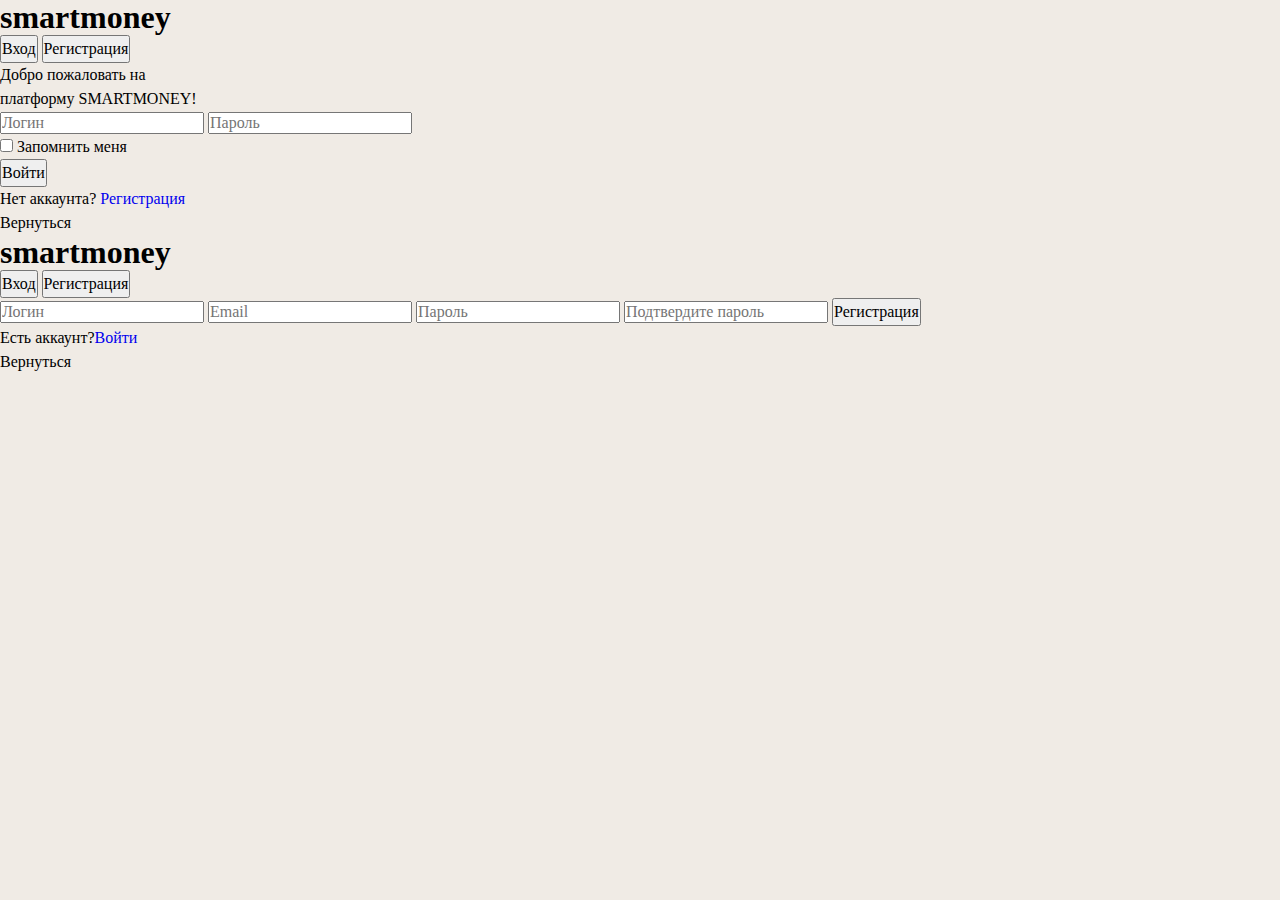
==== src/main/resources/templates/login.html @ e7c02c2e "Реализовал регистрацию и авторизацию пользователя" ====
<!DOCTYPE html>
<html lang="ru">
<head>
    <meta charset="UTF-8">
    <meta name="viewport" content="width=device-width, initial-scale=1.0">
    <link href="../static/css/reset.css" rel="stylesheet" th:href="@{/css/reset.css}">
    <link href="../static/css/style.css" rel="stylesheet" th:href="@{/css/style.css}">
    <script src="https://ajax.googleapis.com/ajax/libs/jquery/2.2.0/jquery.min.js"></script>
    <title>Авторизация</title>
</head>
<body>
    <div class="auth login-form">
        <h1 class="auth-page__bg-text">smartmoney</h1>
        <form class="auth-page" method="post" role="form" th:action="@{/authenticate}">
            <div class="auth-page__btns">
                <button type="button" class="auth-page__login login-form__login__btn active-login-btn">Вход</button>
                <button type="button" class="auth-page__registration login-form__reg__btn">Регистрация</button>
            </div>

            <p class="auth-page__text">Добро пожаловать на<br> платформу SMARTMONEY!</p>

            <label for="username">
                <input type="text"
                       id="username"
                       name="username"
                       placeholder="Логин"
                       class="input input-login">
            </label>

            <label for="password">
                <input type="password"
                       id="password"
                       name="password"
                       placeholder="Пароль"
                       class="input input-password">
            </label>

            <div>
                <input type="checkbox" class="custom-checkbox" id="checkbox" name="checkbox" value="yes">
                <label for="checkbox" class="remember">Запомнить меня</label>
            </div>

            <button type="submit" class="main-login-btn">Войти</button>
            <p class="no-acc">Нет аккаунта? <a href="#" class="no-acc__register">Регистрация</a></p>
            <a th:href="@{/}">Вернуться</a>
        </form>
    </div>
    <div class="auth reg-form hidden">
        <h1 class="auth-page__bg-text reg-page__bg-text">smartmoney</h1>
        <form class="auth-page" method="post" role="form" th:action="@{/authenticate/register}" th:object="${user}">
            <div class="auth-page__btns">
                <button type="button" class="auth-page__login reg-form__login-btn">Вход</button>
                <button type="button" class="auth-page__registration reg-form__reg-btn active-login-btn">Регистрация</button>
            </div>

            <label for="reg-username">
                <input id="reg-username"
                       name="reg-username"
                       type="text"
                       placeholder="Логин"
                       th:field="*{username}"
                       class="input input-login">
            </label>

            <label for="email">
                <input id="email"
                       name="email"
                       type="email"
                       placeholder="Email"
                       th:field="*{email}"
                       class="input input-email">
            </label>

            <label for="reg-password">
                <input id="reg-password"
                       name="reg-password"
                       type="password"
                       placeholder="Пароль"
                       th:field="*{password}"
                       class="input input-password">
            </label>

            <label for="confirmPassword">
                <input id="confirmPassword"
                       name="confirmPassword"
                       type="password"
                       placeholder="Подтвердите пароль"
                       th:field="*{confirmPassword}"
                       class="input input-password">
            </label>

            <button type="submit" class="main-login-btn main-reg-btn">Регистрация</button>
            <p class="no-acc">Есть аккаунт?<a href="#" class="no-acc__register no-acc-login">Войти</a></p>
            <a th:href="@{/}">Вернуться</a>
        </form>
    </div>

    <script src="../static/js/script.js" th:href="@{/js/script.js}"></script>

</body>
</html>
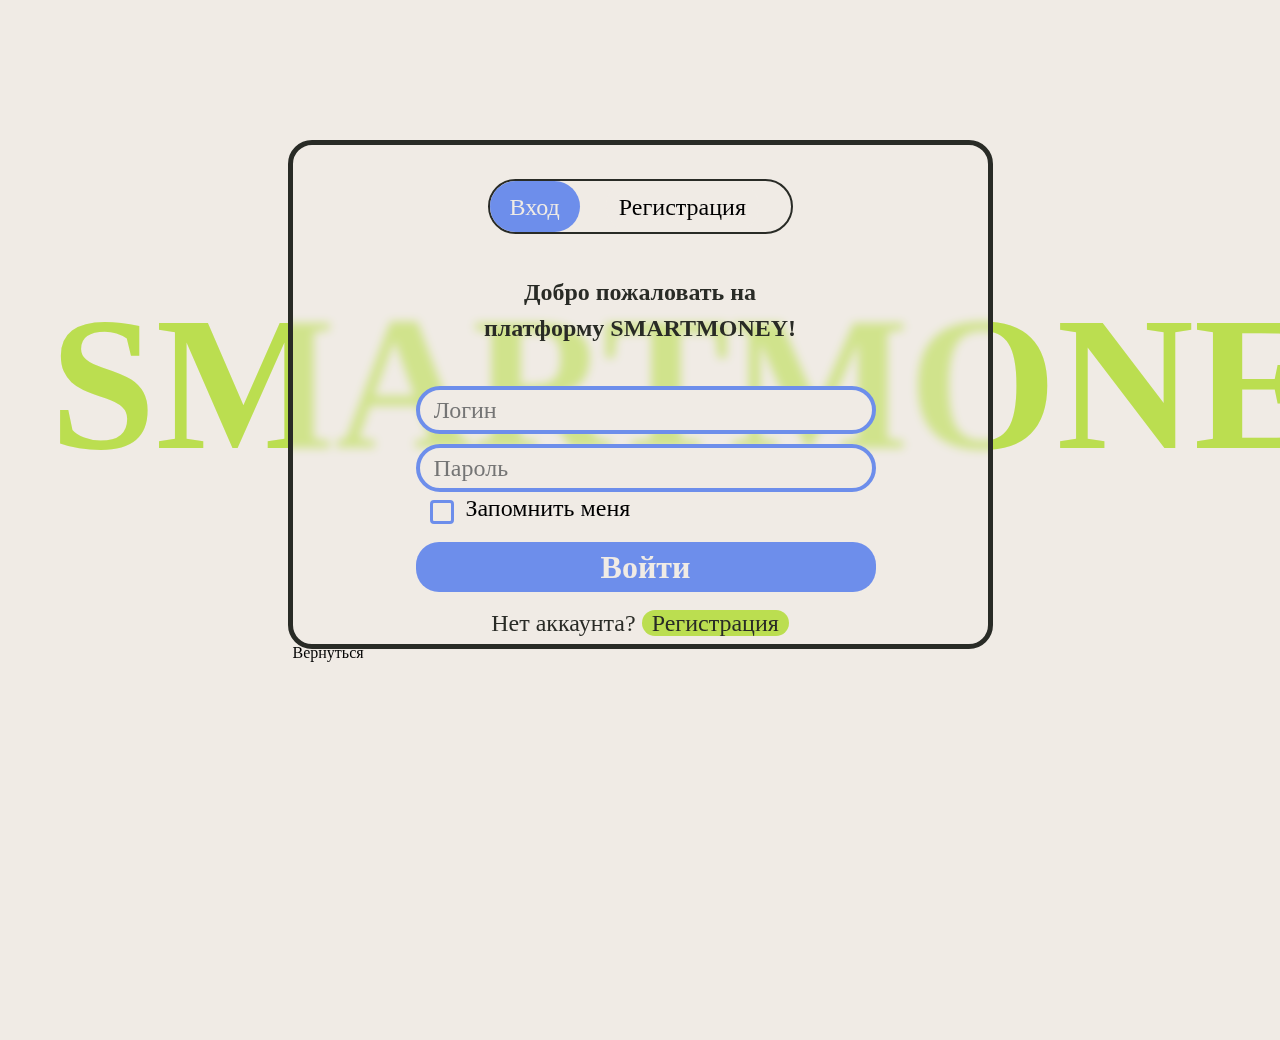
==== commit 3b7fee23: "Доработал фронт, чтобы все функционировало" ====
--- a/src/main/resources/templates/login.html
+++ b/src/main/resources/templates/login.html
@@ -7,6 +7,590 @@
     <link href="../static/css/style.css" rel="stylesheet" th:href="@{/css/style.css}">
     <script src="https://ajax.googleapis.com/ajax/libs/jquery/2.2.0/jquery.min.js"></script>
     <title>Авторизация</title>
+
+    <style>
+        @font-face {
+            font-family: 'Cygre-SemiBold';
+            src: url('../fonts/cygre-semibold/cygre-semibold.eot'); /* IE 9 Compatibility Mode */
+            src: url('../fonts/cygre-semibold/cygre-semibold.eot?#iefix') format('embedded-opentype'), /* IE < 9 */
+            url('../fonts/cygre-semibold/cygre-semibold.woff2') format('woff2'), /* Super Modern Browsers */
+            url('../fonts/cygre-semibold/cygre-semibold.woff') format('woff'), /* Firefox >= 3.6, any other modern browser */
+            url('../fonts/cygre-semibold/cygre-semibold.ttf') format('truetype'), /* Safari, Android, iOS */
+            url('../fonts/cygre-semibold/cygre-semibold.svg#cygre-semibold') format('svg'); /* Chrome < 4, Legacy iOS */
+        }
+
+        @font-face {
+            font-family: 'Cygre-Black';
+            src: url('../fonts/cygre-black/cygre-black.eot'); /* IE 9 Compatibility Mode */
+            src: url('../fonts/cygre-black/cygre-black.eot?#iefix') format('embedded-opentype'), /* IE < 9 */
+            url('../fonts/cygre-black/cygre-black.woff2') format('woff2'), /* Super Modern Browsers */
+            url('../fonts/cygre-black/cygre-black.woff') format('woff'), /* Firefox >= 3.6, any other modern browser */
+            url('../fonts/cygre-black/cygre-black.ttf') format('truetype'), /* Safari, Android, iOS */
+            url('../fonts/cygre-black/cygre-black.svg#cygre-black') format('svg'); /* Chrome < 4, Legacy iOS */
+        }
+
+        @font-face {
+            font-family: 'Gerhaus';
+            src: url('../fonts/gerhaus.ttf') format('truetype');
+        }
+
+        @font-face {
+            font-family: 'Cygre-Medium';
+            src: url('../fonts/Cygre-Medium.ttf') format('truetype');
+        }
+
+        *{
+            margin: 0;
+            padding: 0;
+        }
+
+        body{
+            background: #F0EBE5;
+        }
+
+        :root{
+            --june-bud: #BBDE50;
+            --cornflower-blue: #6D8EEB;
+            --signal--black: #292B26;
+            --linen: #F0EBE5;
+        }
+
+        header{
+            display: flex;
+            font-family: 'Cygre-SemiBold';
+            font-size: 20px;
+            font-weight: 600;
+        }
+
+        .logo{
+            margin-left: 63px;
+            margin-top: 20px;
+        }
+
+        .navbar{
+            display: flex;
+            list-style: none;
+            border: 2px solid;
+            border-radius: 24px;
+            margin-left: 308px;
+            gap: 14px;
+            justify-content: space-between;
+            margin-top: 40px;
+        }
+
+        .navbar a{
+            padding-left: 10px;
+            padding-right: 10px;
+            padding-top: 5px;
+            padding-bottom: 5px;
+        }
+
+        .navbar a:hover{
+            color: var(--linen);
+            background-color: var(--cornflower-blue);
+            border-radius: 24px;
+            transition: ease-in-out 0.2s;
+        }
+
+        .navbar__active{
+            color: #F0EBE5;
+            background-color: var(--cornflower-blue);
+            border-radius: 24px;
+        }
+
+        a{
+            text-decoration: none;
+        }
+
+        .notification{
+            margin-top: 42px;
+            margin-left: 200px;
+        }
+
+        .profile{
+            margin-top: 35px;
+            margin-left: 85px;
+        }
+
+        .smart{
+            font-family: 'Cygre-Black';
+            font-size: 116px;
+            font-weight: 900;
+            color: var(--signal--black);
+            margin-left: 154px;
+            margin-top: 100px;
+            text-transform: uppercase;
+        }
+
+        .money{
+            font-family: 'Gerhaus';
+            font-size: 110px;
+            font-weight: 400;
+            color: var(--cornflower-blue);
+            margin-left: 507.8px;
+            margin-top: -45px;
+            text-transform: uppercase;
+        }
+
+        .green-picture{
+            position: absolute;
+            top: 161px;
+            left: 599px;
+            rotate: -8.25;
+        }
+
+        .blue-picture{
+            position: absolute;
+            top: 256px;
+            left: 76px;
+            rotate: -8.25;
+            z-index: -1;
+        }
+
+        .info-text{
+            font-family: 'Cygre-Medium';
+            font-size: 28px;
+            font-weight: 400;
+            margin-left: 40px;
+            margin-top: 40px;
+        }
+
+        .info-text__plan{
+            font-family: 'Gerhaus';
+            color: var(--cornflower-blue);
+            font-size: 28px;
+        }
+
+        .hr-line{
+            border: 1px solid;
+            color: var(--signal--black);
+            width: 625px;
+            margin-left: 40px;
+            margin-top: 50px;
+        }
+
+        .help-text{
+            display: flex;
+            margin-left: 40px;
+            margin-top: 17px;
+            gap: 17px;
+        }
+
+        .help-text__p{
+            font-family: 'Cygre-Medium';
+            font-size: 28px;
+            font-weight: 400;
+            margin-top: 20px;
+        }
+
+        .help-text__span{
+            font-family: 'Gerhaus';
+            color: var(--cornflower-blue);
+            font-size: 28px;
+        }
+
+        .registration{
+            position: absolute;
+            top: 190px;
+            left: 736px;
+        }
+
+        .registration__img{
+            position: relative;
+            z-index: -1;
+        }
+
+        .silder__dots{
+            display: flex;
+            list-style: none;
+            position: absolute;
+            top: 1px;
+            left: 480px;
+            gap: 15px;
+        }
+
+        .slider__dots-dot{
+            border: 2px solid;
+            color: var(--cornflower-blue);
+            width: 33px;
+            height: 33px;
+            border-radius: 50px;
+            cursor: pointer;
+        }
+
+        .active {
+            background-color: var(--june-bud);
+            color: var(--june-bud);
+        }
+
+        .registration__text{
+            font-family: 'Cygre-SemiBold';
+            font-size: 24px;
+            position: absolute;
+            top: 1px;
+            left: 27px;
+        }
+
+        .registration__btn{
+            display: flex;
+            width: 595px;
+            height: 70px;
+            background: rgba(240,236,229, 0.6);
+            position: absolute;
+            top: 530px;
+            border-radius: 35px;
+            margin-left: 32px;
+            cursor: pointer;
+            color: var(--signal--black);
+        }
+
+        .registration__btn-text{
+            font-family: 'Cygre-SemiBold';
+            color: var(--signal--black);
+            font-size: 32px;
+            font-weight: 600;
+            padding-left: 30px;
+            margin-top: 5px;
+            margin-right: 100px;
+            text-align: center;
+        }
+
+        .arrow {
+            cursor: pointer;
+            position: relative;
+            width: 10px;
+            height: 10px;
+            margin-left: 150px;
+            margin-top: 15px;
+        }
+        .arrow div {
+            position: relative;
+            top: -30px;
+            left: 330px;
+            width: 86px;
+            height: 2px;
+            background-color: var(--signal--black);
+            box-shadow: 0 3px 5px rgba(0, 0, 0, .2);
+            display: block;
+        }
+        .arrow div::after {
+            content: '';
+            position: absolute;
+            width: 10px;
+            border-radius: 40px;
+            height: 2px;
+            top: -3px;
+            right: -2px;
+            background-color: var(--signal--black);
+            transform: rotate(45deg);
+        }
+        .arrow div::before {
+            content: '';
+            position: absolute;
+            width: 10px;
+            height: 2px;
+            border-radius: 40px;
+            top: 3px;
+            right: -2px;
+            background-color: var(--signal--black);
+            box-shadow: 0 3px 5px rgba(0, 0, 0, .2);
+            transform: rotate(-45deg);
+        }
+
+        .registration__btn:hover {
+            scale: 1.05;
+            transition: all 1s ease-in-out;
+        }
+
+        .links{
+            display: flex;
+            list-style: none;
+            gap: 12px;
+            margin-top: 73px;
+            margin-left: 42px;
+        }
+
+        .links__link{
+            border: 2px solid;
+            border-radius: 25px;
+            padding-left: 33px;
+            padding-right: 33px;
+            padding-bottom: 5px;
+            color: var(--signal--black);
+            font-family: 'Cygre-Medium';
+            font-size: 28px;
+            font-weight: 500;
+        }
+
+        .links__link:hover{
+            background-color: var(--cornflower-blue);
+            border-radius: 24px;
+            transition: ease-in-out 0.2s;
+            color: var(--linen);
+        }
+
+        .auth-page{
+            margin: 0 auto;
+            margin-top: 140px;
+            width: 705px;
+            height: 509px;
+            border: 5px solid var(--signal--black);
+            border-radius: 24px;
+            background: rgba(240, 235, 229, 0.4);
+            z-index: 100;
+            backdrop-filter: blur(5px);
+        }
+
+        .auth-page__btns{
+            display: flex;
+            gap: 26px;
+            width: 305px;
+            height: 55px;
+            border-radius: 27.5px;
+            border: 2px solid var(--signal--black);
+            margin: 0 auto;
+            margin-top: 34px;
+            font-family: 'Cygre-SemiBold';
+            font-size: 24px;
+        }
+
+        .auth-page__login{
+            border-radius: 27px;
+            border: none;
+            padding: 0 20px;
+            cursor: pointer;
+            background: var(--linen);
+        }
+
+        .auth-page__registration{
+            border-radius: 27px;
+            border: none;
+            padding: 0 13px;
+            cursor: pointer;
+            background: var(--linen);
+        }
+
+        .active-login-btn{
+            background-color: var(--cornflower-blue);
+            color: var(--linen);
+            transition: all ease-in .2s;
+        }
+
+        .auth-page__text{
+            font-family: 'Cygre-SemiBold';
+            text-align: center;
+            font-weight: 600;
+            font-size: 24px;
+            color: var(--signal--black);
+            margin-top: 40px;
+        }
+
+        .input{
+            width: 460px;
+            height: 48px;
+            border: 4px solid var(--cornflower-blue);
+            border-radius: 24px;
+            font-family: 'Cygre-Medium';
+            font-size: 24px;
+            font-weight: 500;
+            color: rgba(41, 43, 38, 0.3);
+            margin-left: 123px;
+            padding-left: 14px;
+            background-color: var(--linen);
+        }
+
+        .input-login{
+            margin-top: 40px;
+            position: relative;
+            background: url('assets/login.svg') no-repeat 415px;
+            background-color: var(--linen);
+        }
+
+        .input-password{
+            margin-top: 10px;
+            position: relative;
+            background: url('assets/password.svg') no-repeat 415px;
+            background-color: var(--linen);
+        }
+
+        .input-email{
+            margin-top: 10px;
+            position: relative;
+            background: url('assets/email.svg') no-repeat 415px;
+            background-color: var(--linen);
+        }
+
+        .password-icon{
+            position: absolute;
+            top: 459px;
+            left: 900px;
+        }
+
+        .remember{
+            font-family: 'Cygre-Medium';
+            font-size: 24px;
+        }
+
+        .custom-checkbox {
+            position: absolute;
+            z-index: -1;
+            opacity: 0;
+        }
+
+        .custom-checkbox+label {
+            display: inline-flex;
+            align-items: center;
+            user-select: none;
+        }
+
+        .custom-checkbox+label::before {
+            content: '';
+            display: inline-block;
+            width: 24px;
+            height: 24px;
+            flex-shrink: 0;
+            flex-grow: 0;
+            border: 3px solid var(--cornflower-blue);
+            border-radius: 4px;
+            margin-right: 0.5em;
+            margin-left: 137px;
+            margin-top: 8px;
+            background-repeat: no-repeat;
+            background-position: center center;
+            background-size: 50% 50%;
+            cursor: pointer;
+        }
+
+        .custom-checkbox:checked+label::before {
+            border-color: #0b76ef;
+            background-color: #0b76ef;
+            background-image: url("data:image/svg+xml,%3csvg xmlns='http://www.w3.org/2000/svg' viewBox='0 0 8 8'%3e%3cpath fill='%23fff' d='M6.564.75l-3.59 3.612-1.538-1.55L0 4.26 2.974 7.25 8 2.193z'/%3e%3c/svg%3e");
+        }
+
+        .main-login-btn{
+            width: 460px;
+            height: 50px;
+            border-radius: 23px;
+            border: none;
+            background: var(--cornflower-blue);
+            color: var(--linen);
+            font-family: 'Cygre-SemiBold';
+            font-size: 32px;
+            font-weight: 600;
+            margin-left: 123px;
+            margin-top: 11px;
+            cursor: pointer;
+            text-align: center;
+        }
+
+        .main-reg-btn{
+            margin-top: 20px;
+        }
+
+        .no-acc{
+            font-family: 'Cygre-Medium';
+            font-size: 24px;
+            font-weight: 500;
+            color: var(--signal--black);
+            margin-top: 13px;
+            text-align: center;
+        }
+
+        .no-acc__register{
+            color: var(--signal--black);
+            border-radius: 14px;
+            background: var(--june-bud);
+            padding: 0 10px 0 10px;
+        }
+
+        .no-acc-login{
+            margin-left: 5px;
+        }
+
+        .auth-page__bg-text{
+            color: var(--june-bud);
+            font-family: 'Cygre-Black';
+            font-size: 190px;
+            text-transform: uppercase;
+            z-index: -10;
+            position: absolute;
+            top: 280px;
+            margin-left: 50px;
+            text-align: center;
+        }
+
+        .reg-page__bg-text{
+            color: rgba(109, 142, 235, 0.6);
+        }
+
+        .hidden{
+            position: absolute;
+            top: 0;
+            left: 355px;
+            display: none;
+        }
+        *,
+        *::before,
+        *::after {
+            box-sizing: border-box;
+        }
+
+        html {
+            -moz-text-size-adjust: none;
+            -webkit-text-size-adjust: none;
+            text-size-adjust: none;
+        }
+
+        body, h1, h2, h3, h4, p,
+        figure, blockquote, dl, dd {
+            margin: 0;
+            padding: 0;
+        }
+
+        ul[role='list'],
+        ol[role='list'] {
+            list-style: none;
+        }
+
+        body {
+            min-height: 100vh;
+            line-height: 1.5;
+        }
+
+        h1, h2, h3, h4,
+        button, input, label {
+            line-height: 1.1;
+        }
+
+        h1, h2,
+        h3, h4 {
+            text-wrap: balance;
+        }
+
+        a:not([class]) {
+            text-decoration-skip-ink: auto;
+            color: currentColor;
+        }
+
+        img,
+        picture {
+            max-width: 100%;
+            display: block;
+        }
+
+        input, button,
+        textarea, select {
+            font: inherit;
+        }
+
+        textarea:not([rows]) {
+            min-height: 10em;
+        }
+
+        :target {
+            scroll-margin-block: 5ex;
+        }
+    </style>
 </head>
 <body>
     <div class="auth login-form">
@@ -95,7 +679,36 @@
         </form>
     </div>
 
-    <script src="../static/js/script.js" th:href="@{/js/script.js}"></script>
+    <script>
+        const loginForm = document.querySelector('.login-form')
+        const regForm = document.querySelector('.reg-form')
+
+        const regBtn = document.querySelector('.login-form__reg__btn')
+        const loginBtn = document.querySelector('.reg-form__login-btn')
+
+        regBtn.addEventListener('click', () => {
+            regForm.classList.remove('hidden')
+            loginForm.classList.add('hidden')
+        })
+
+        loginBtn.addEventListener('click', () => {
+            loginForm.classList.remove('hidden')
+            regForm.classList.add('hidden')
+        })
+
+        const noAccReg = document.querySelector('.no-acc__register')
+        const noAccLogin = document.querySelector('.no-acc-login')
+
+        noAccReg.addEventListener('click', () => {
+            regForm.classList.remove('hidden')
+            loginForm.classList.add('hidden')
+        })
+
+        noAccLogin.addEventListener('click', () => {
+            loginForm.classList.remove('hidden')
+            regForm.classList.add('hidden')
+        })
+    </script>
 
 </body>
 </html>